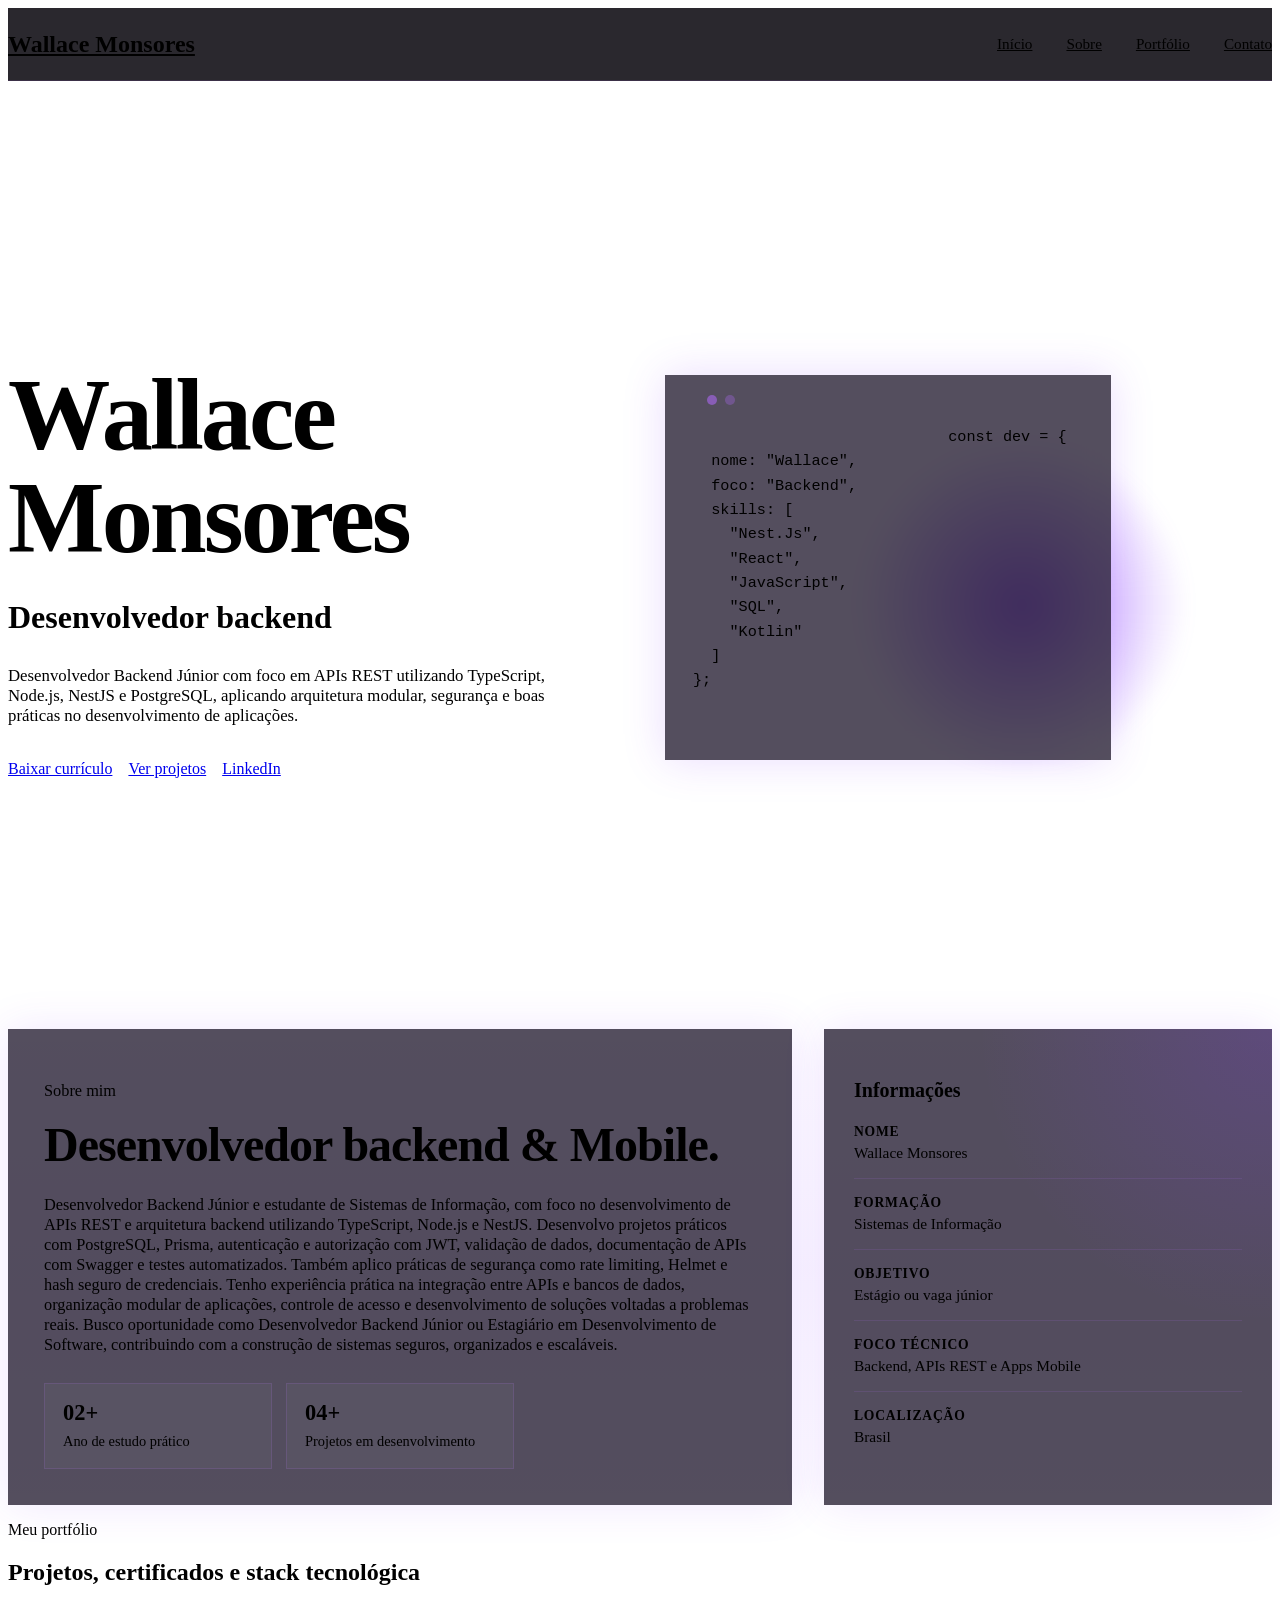
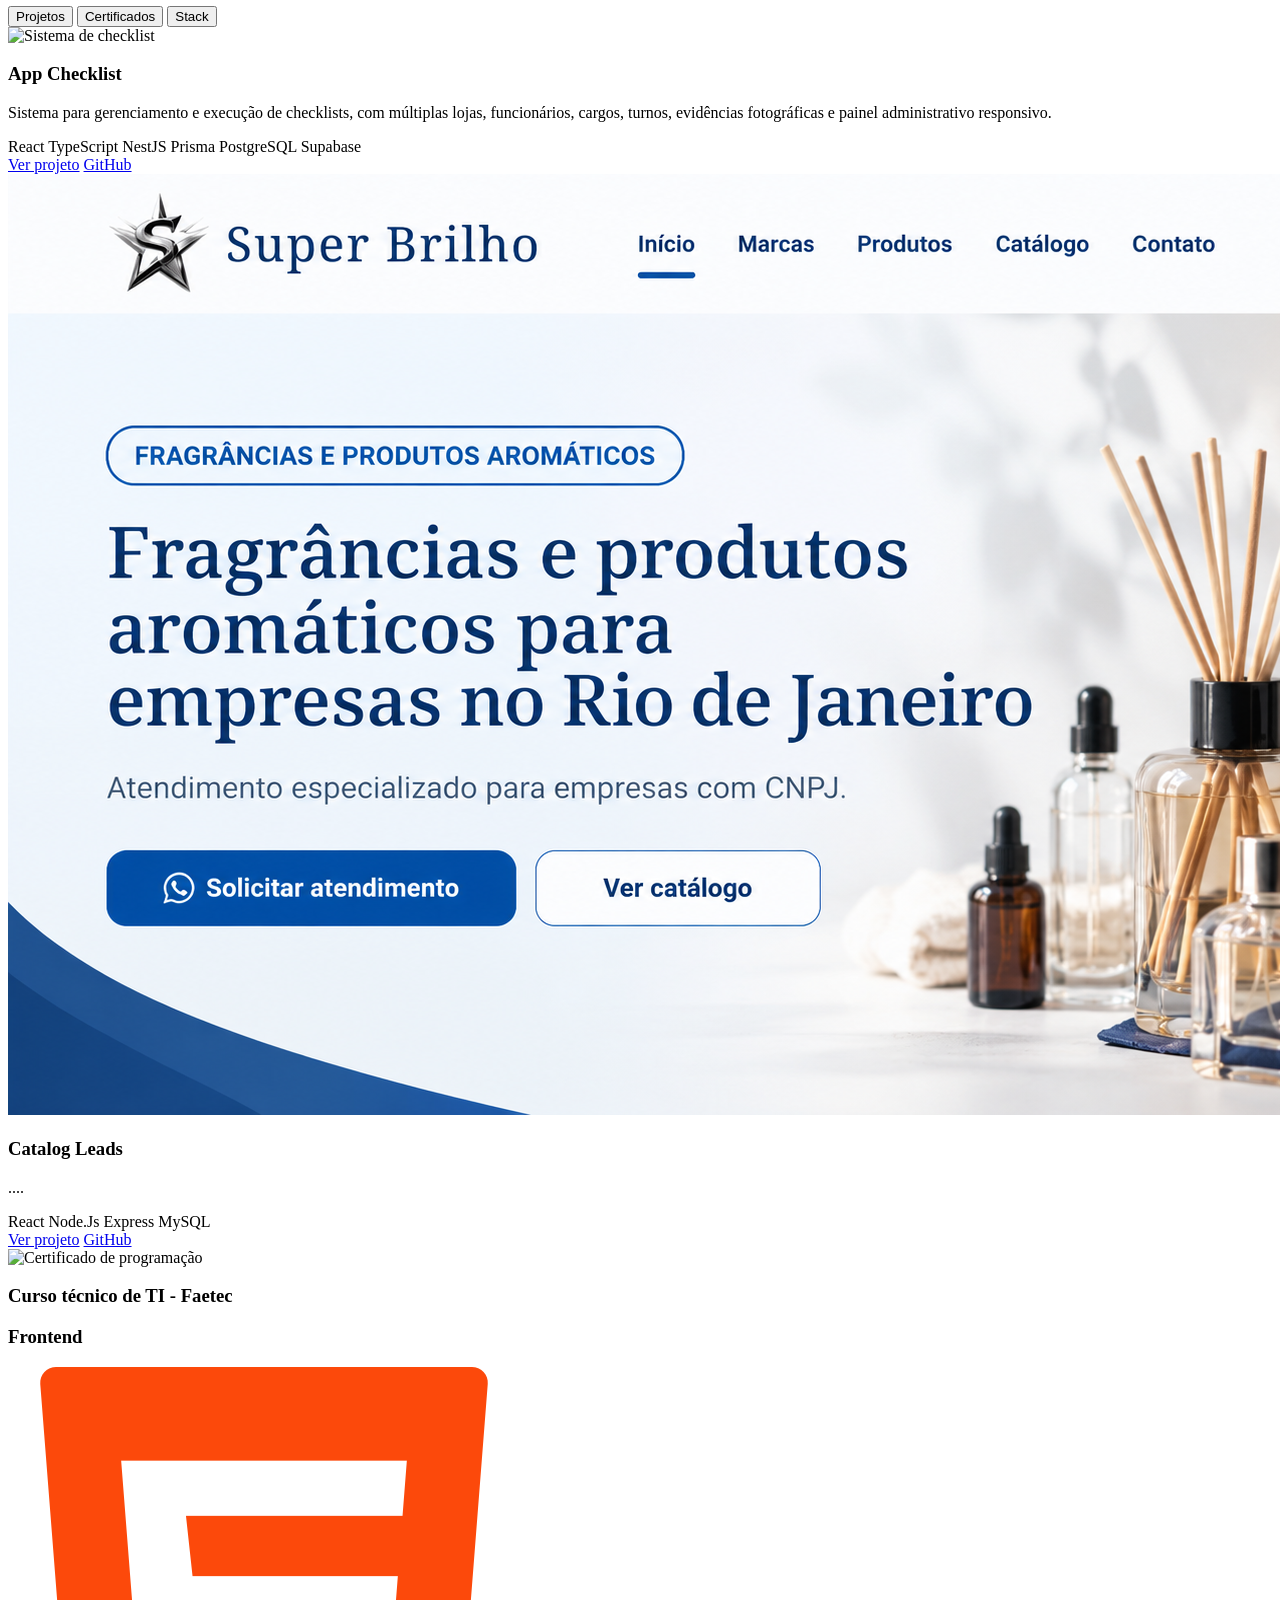
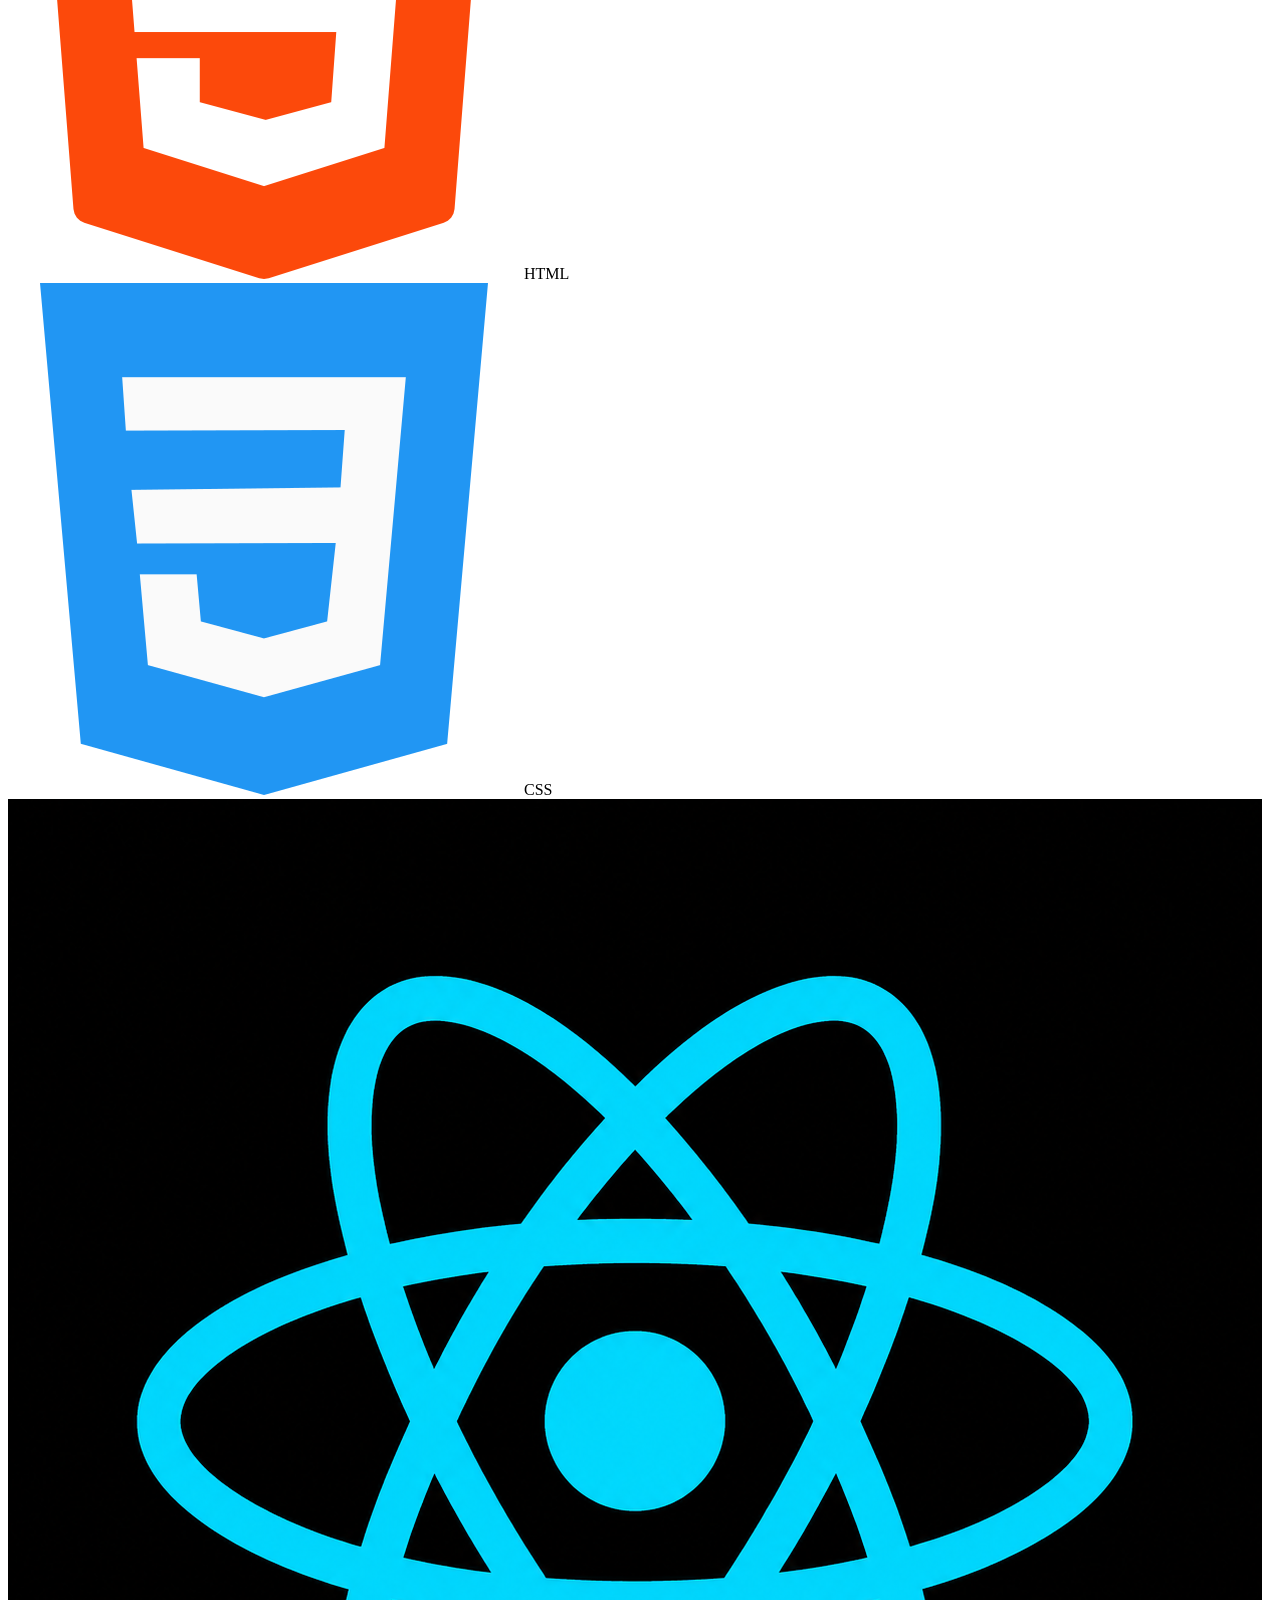
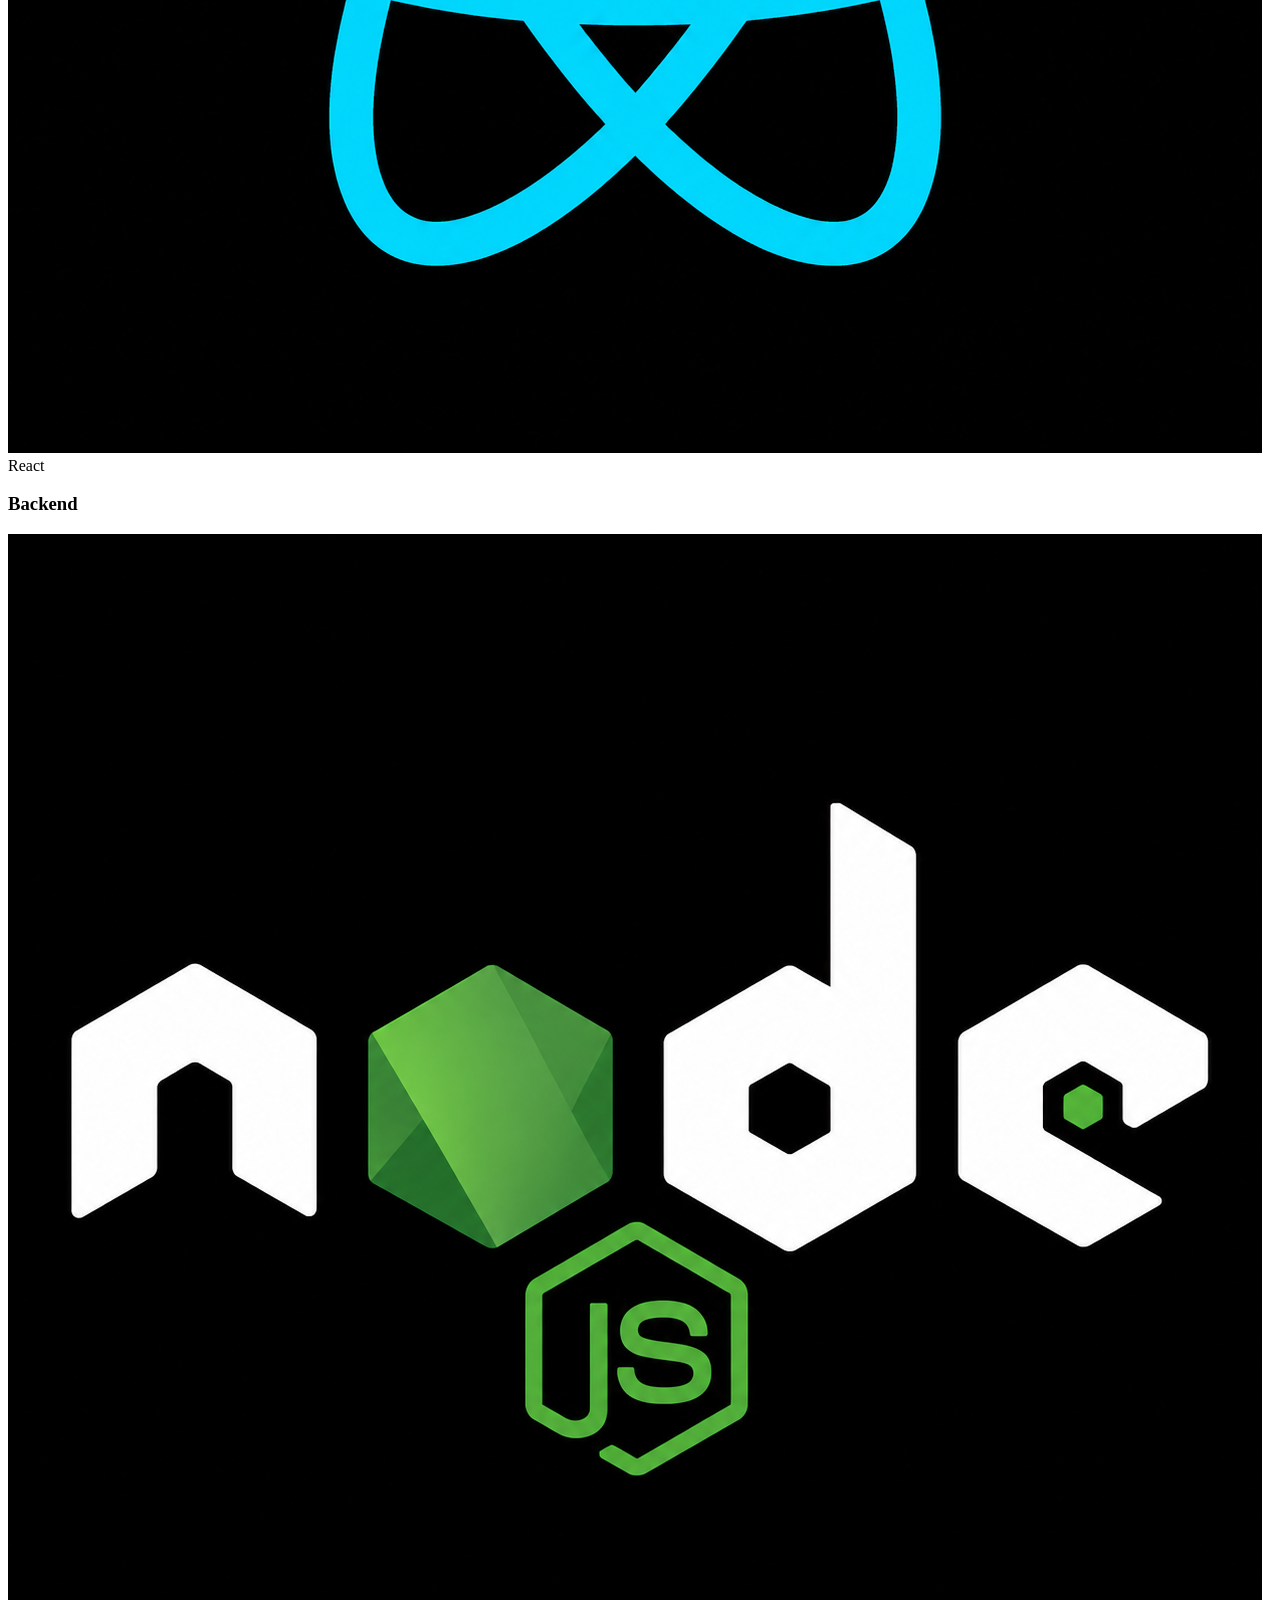
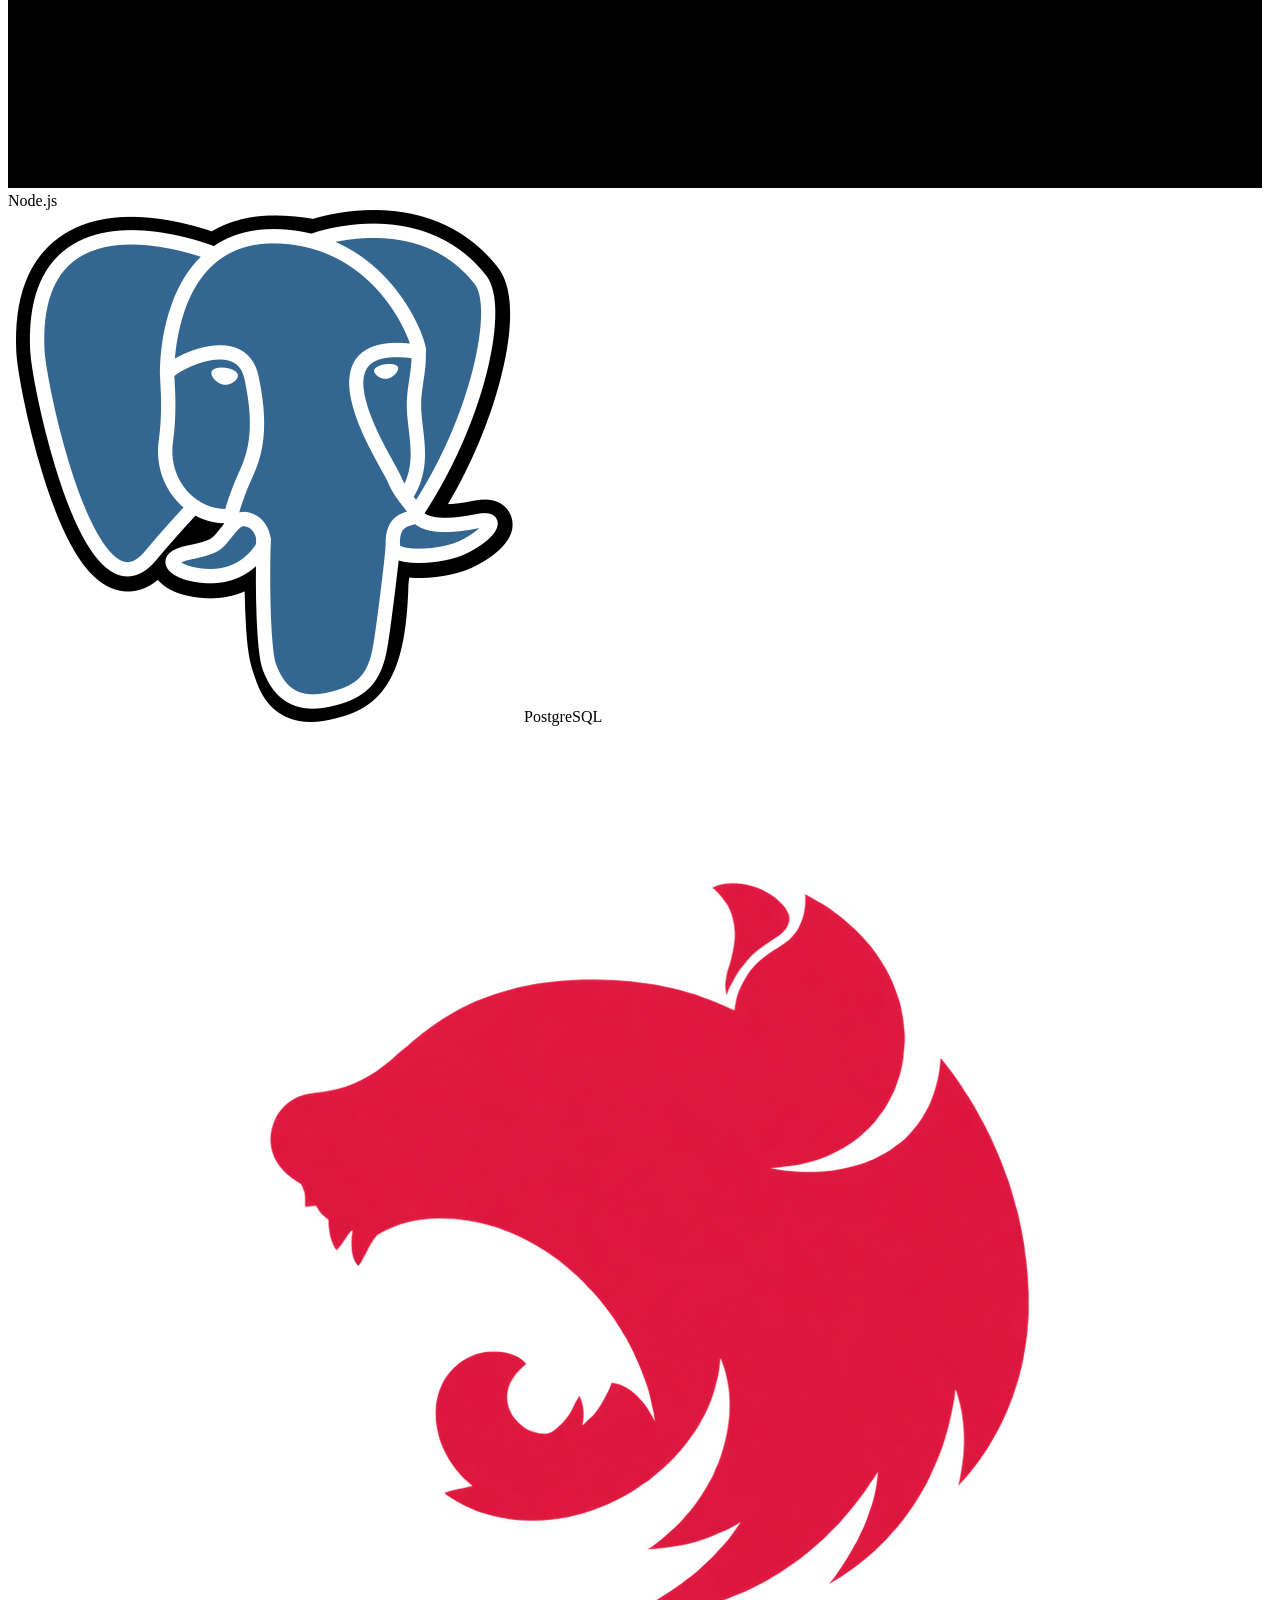
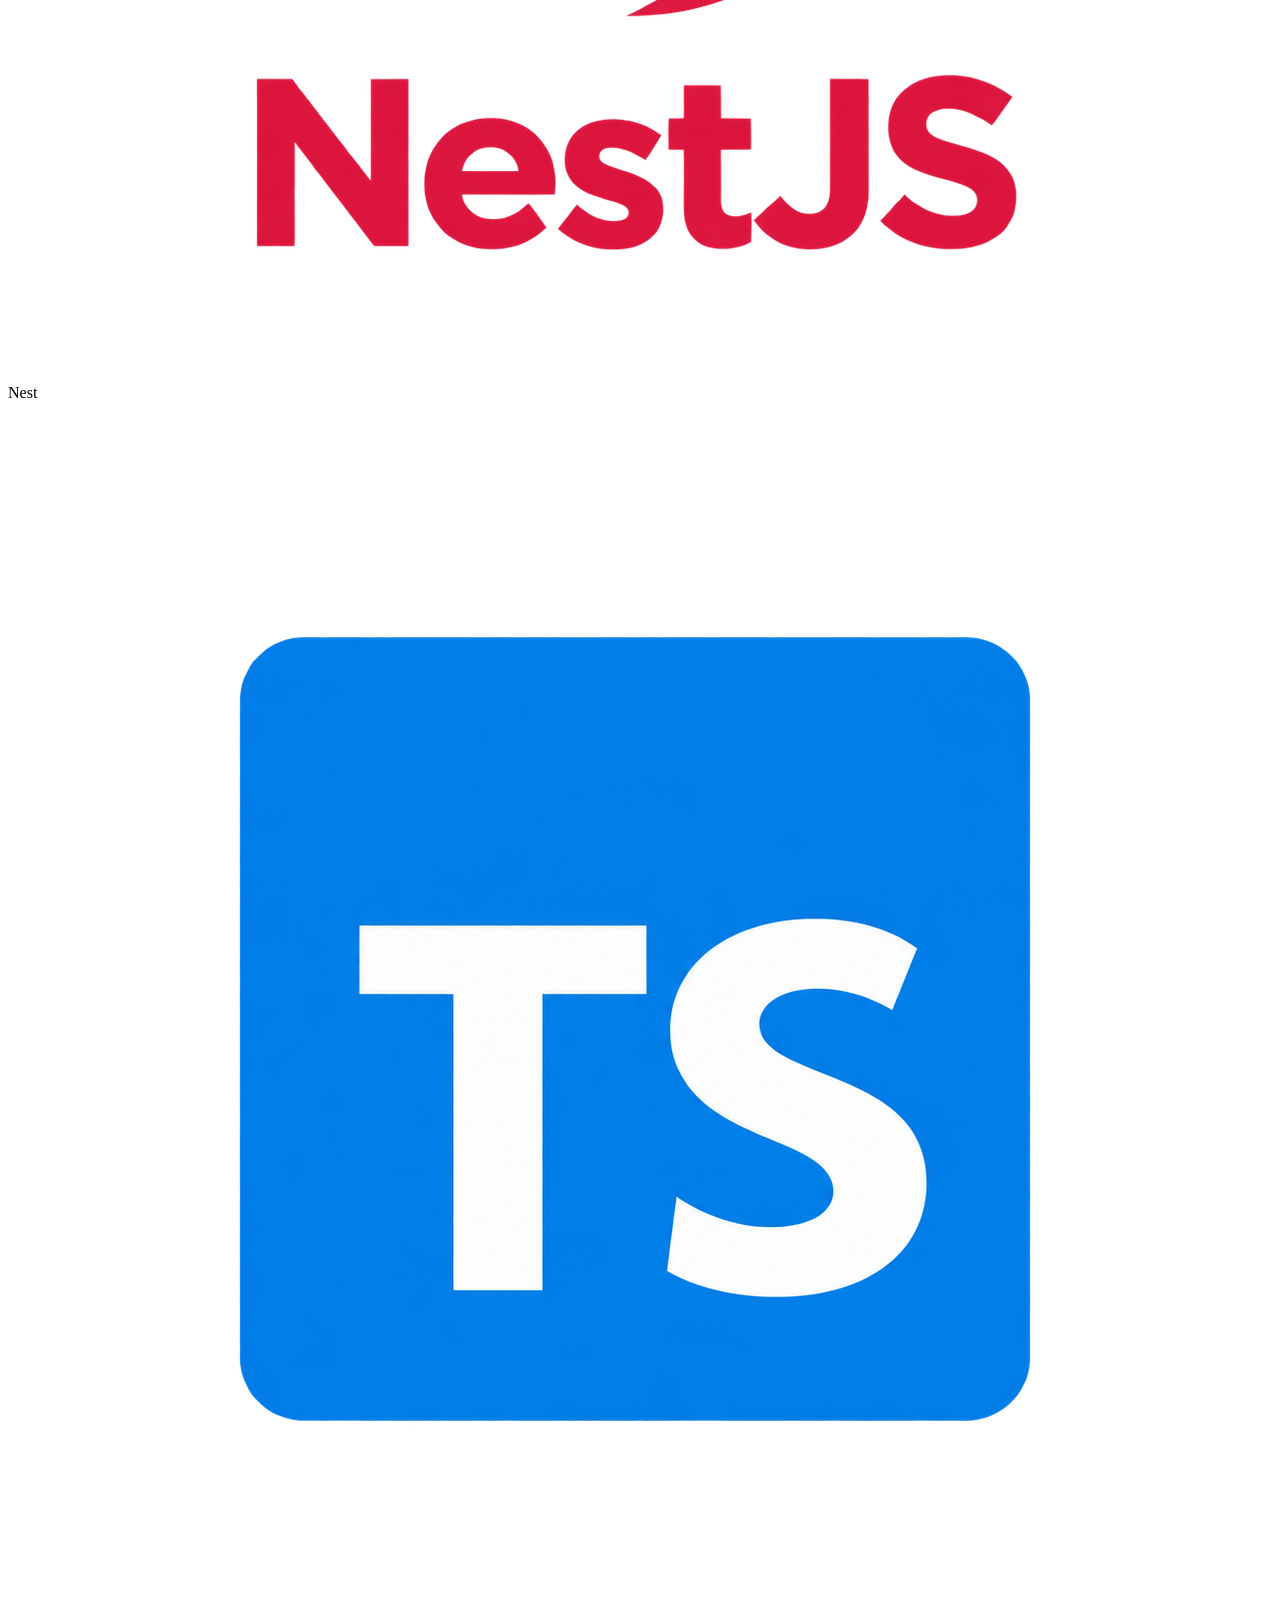
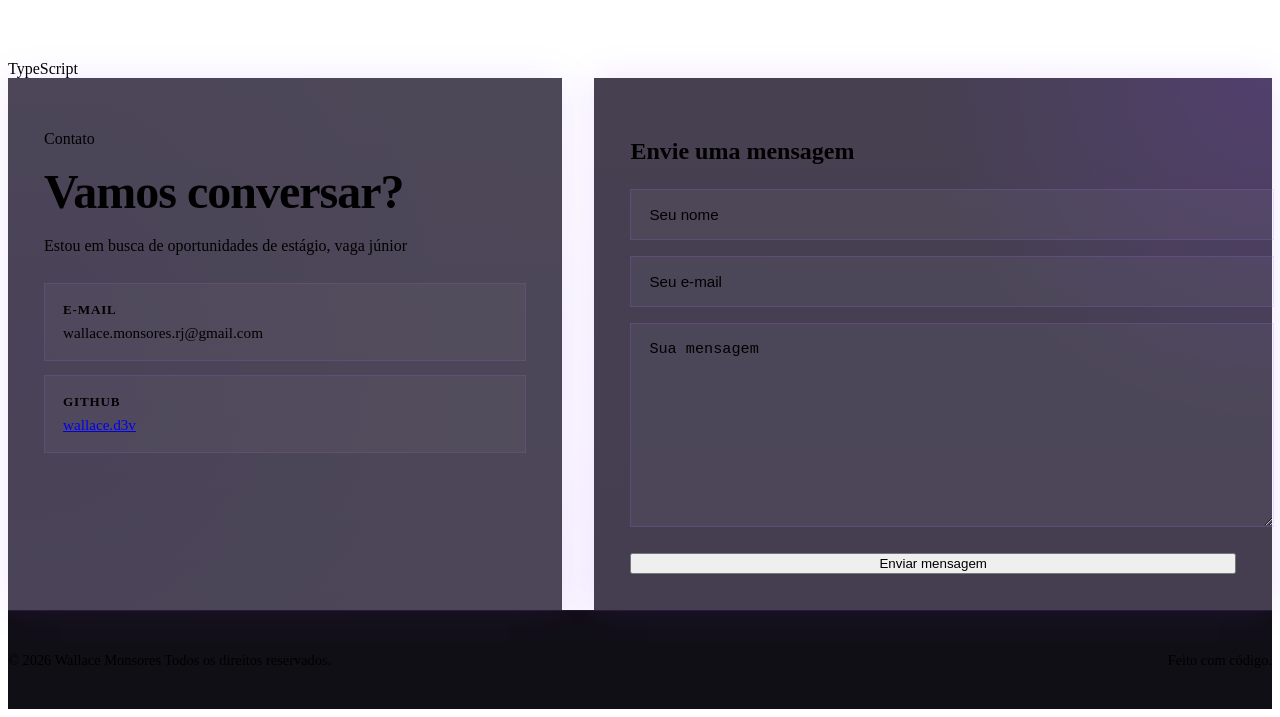
==== index.html @ 17b5caad "Adiciona projeto inicial do portfólio" ====
<!DOCTYPE html>
<html lang="pt-BR">

<head>
    <meta charset="UTF-8">

    <meta name="viewport" content="width=device-width, initial-scale=1.0">

    <title>Wallace Monsores | Desenvolvedor Backend Júnior</title>

    <link rel="stylesheet" href="css/base.css">
    <link rel="stylesheet" href="css/header.css">
    <link rel="stylesheet" href="css/hero.css">
    <link rel="stylesheet" href="css/sobre.css">
    <link rel="stylesheet" href="css/portfolio.css">
    <link rel="stylesheet" href="css/contato.css">
    <link rel="stylesheet" href="css/footer.css">
    <link rel="stylesheet" href="css/responsivo.css">
</head>

<body>

    <header class="cabecalho">
        <div class="container cabecalho__conteudo">

            <a href="#" class="logo">
                Wallace Monsores<span></span>
            </a>

            <nav class="menu" id="menu">
                <a href="#inicio">Início</a>
                <a href="#sobre">Sobre</a>
                <a href="#portfolio">Portfólio</a>
                <a href="#contato">Contato</a>
            </nav>

            <button class="botao-menu" id="botao-menu" aria-label="Abrir menu" type="button">
                ☰
            </button>

        </div>
    </header>

    <main>

        <section id="inicio" class="hero">
            <div class="container hero__conteudo">

                <div class="hero__texto">

                    <h1>Wallace<span> Monsores</span></h1>

                    <h2>
                        Desenvolvedor
                        <strong>backend</strong> 
                    </h2>

                    <p class="hero__descricao">
                        Desenvolvedor Backend Júnior com foco em APIs REST utilizando TypeScript, Node.js, NestJS e PostgreSQL, aplicando arquitetura modular, segurança e boas práticas no desenvolvimento de aplicações.
                    </p>

                    <div class="hero__botoes">
                        <a href="assets/curriculo/curriculo-wallace.pdf" class="botao botao--principal" download>
                            Baixar currículo
                        </a>

                        <a href="projetos.html" class="botao botao--secundario">
                            Ver projetos
                        </a>

                        <a href="#" class="botao botao--secundario">
                            LinkedIn
                        </a>
                    </div>
                </div>

                <div class="hero__imagem">
                    <div class="card-codigo">
                        <pre>
                            const dev = {
  nome: "Wallace",
  foco: "Backend",
  skills: [
    "Nest.Js",
    "React",
    "JavaScript",
    "SQL",
    "Kotlin"
  ]
};
                         </pre>
                    </div>

                    <img src="assets/img/perfil.png" alt="">
                </div>

            </div>
        </section>

        <section id="sobre" class="sobre">
            <div class="container sobre__conteudo">

                <div class="sobre__texto">
                    <p class="tag">Sobre mim</p>

                    <h2>
                        Desenvolvedor 
                        <span>backend & Mobile</span>.
                    </h2>

                    <p>
                        Desenvolvedor Backend Júnior e estudante de Sistemas de Informação, com foco no desenvolvimento de APIs REST e arquitetura backend utilizando TypeScript, Node.js e NestJS.

                        Desenvolvo projetos práticos com PostgreSQL, Prisma, autenticação e autorização com JWT, validação de dados, documentação de APIs com Swagger e testes automatizados. Também aplico práticas de segurança como rate limiting, Helmet e hash seguro de credenciais.

                        Tenho experiência prática na integração entre APIs e bancos de dados, organização modular de aplicações, controle de acesso e desenvolvimento de soluções voltadas a problemas reais.

                        Busco oportunidade como Desenvolvedor Backend Júnior ou Estagiário em Desenvolvimento de Software, contribuindo com a construção de sistemas seguros, organizados e escaláveis.

                    </p>

                    <div class="sobre__destaques">
                        <div class="sobre__destaque">
                            <strong>02+</strong>
                            <span>Ano de estudo prático</span>
                        </div>

                        <div class="sobre__destaque">
                            <strong>04+</strong>
                            <span>Projetos em desenvolvimento</span>
                        </div>
                    </div>
                </div>

                <aside class="sobre__info">
                    <h3>Informações</h3>

                    <div class="sobre__info-lista">
                        <div class="sobre__info-item">
                            <strong>Nome</strong>
                            <span>Wallace Monsores</span>
                        </div>

                        <div class="sobre__info-item">
                            <strong>Formação</strong>
                            <span>Sistemas de Informação</span>
                        </div>

                        <div class="sobre__info-item">
                            <strong>Objetivo</strong>
                            <span>Estágio ou vaga júnior</span>
                        </div>

                        <div class="sobre__info-item">
                            <strong>Foco técnico</strong>
                            <span>Backend, APIs REST e Apps Mobile</span>
                        </div>

                        <div class="sobre__info-item">
                            <strong>Localização</strong>
                            <span>Brasil</span>
                        </div>
                    </div>
                </aside>

            </div>
        </section>

        <section id="portfolio" class="portfolio">
            <div class="container">

                <div class="secao-titulo">
                    <p class="tag">Meu portfólio</p>
                    <h2>Projetos, certificados e stack tecnológica</h2>
                </div>

                <div class="portfolio__abas">
                    <button class="aba ativa" data-aba="projetos">Projetos</button>
                    <button class="aba" data-aba="certificados">Certificados</button>
                    <button class="aba" data-aba="stack">Stack</button>
                </div>

                <!-- PROJETOS -->
                <div class="portfolio__conteudo ativo" id="projetos">
                    <div class="projetos-grid">

                        <!--App Checklist -->
                        <article class="projeto-card">
                            <div class="projeto-card__imagem">
                                <img src="assets/img/projetos/checklist.png" alt="Sistema de checklist ">
                            </div>

                            <div class="projeto-card__conteudo">
                                <h3>App Checklist </h3>

                                <p>
                                    Sistema para gerenciamento e execução de checklists, com múltiplas lojas, funcionários, cargos, turnos, evidências fotográficas e painel administrativo responsivo.
                                </p>

                                <div class="projeto-card__tecnologias">
                                    <span>React</span>
                                    <span>TypeScript</span>
                                    <span>NestJS</span>
                                    <span>Prisma</span>
                                    <span>PostgreSQL</span>
                                    <span>Supabase </span>
                                </div>

                                 <div class="projeto-card__botoes">
                                    <a href="https://superbrilhorj.com.br/" target="_blank">Ver projeto</a>
                                    <a href="#" target="_blank">GitHub</a>
                                </div>
                            </div>
                            
                        </article>

                        <!--Catalogo de Produtos-->
                        <article class="projeto-card">
                            <div class="projeto-card__imagem">
                                <img src="assets/img/projetos/catalog/Card.png" alt="Catalogo de Produtos">
                            </div>

                            <div class="projeto-card__conteudo">
                                <h3>Catalog Leads</h3>

                                <p>
                                    ....
                                </p>

                                <div class="projeto-card__tecnologias">
                                    <span>React</span>
                                    <span>Node.Js</span>
                                    <span>Express</span>
                                    <span>MySQL</span>
                                </div>

                                <div class="projeto-card__botoes">
                                    <a href="https://superbrilhorj.com.br/" target="_blank">Ver projeto</a>
                                    <a href="#" target="_blank">GitHub</a>
                                </div>
                            </div>

                            <!--Catalogo de Produtos-->
                            
                        </article>
                    </div>
                </div>

                <!-- CERTIFICADOS -->
                <div class="portfolio__conteudo" id="certificados">
                    <div class="certificados-grid">

                        <article class="certificado-card">
                            <img src="assets/img/certificados/certificado-1.png" alt="Certificado de programação">

                            <div class="certificado-card__conteudo">
                                <h3>Curso técnico de TI - Faetec</h3>
                            </div>
                        </article>
                    </div>
                </div>

                <!-- STACK -->
                <div class="portfolio__conteudo" id="stack">
                    <div class="stack-blocos">

                        <article class="stack-bloco">
                            <h3>Frontend</h3>

                            <div class="stack-itens">
                                <div class="stack-item">
                                    <img src="assets/img/tecnologias/html-5.png" alt="HTML">
                                    <span>HTML</span>
                                </div>

                                <div class="stack-item">
                                    <img src="assets/img/tecnologias/css-3.png" alt="CSS">
                                    <span>CSS</span>
                                </div>

                                <div class="stack-item">
                                    <img src="assets/img/tecnologias/React.png" alt="React">
                                    <span>React</span>
                                </div>
                            </div>
                        </article>

                        <article class="stack-bloco">
                            <h3>Backend</h3>

                            <div class="stack-itens">
                                <div class="stack-item">
                                    <img src="assets/img/tecnologias/node_js.png" alt="Node.js">
                                    <span>Node.js</span>
                                </div>

                                <div class="stack-item">
                                    <img src="assets/img/tecnologias/postgre.png" alt="PostgreSQL">
                                    <span>PostgreSQL</span>
                                </div>

                                 <div class="stack-item">
                                    <img src="assets/img/tecnologias/nestjs.png" alt="CSS">
                                    <span>Nest</span>
                                </div>

                                <div class="stack-item">
                                    <img src="assets/img/tecnologias/typescript.png" alt="typescript">
                                    <span>TypeScript</span>
                                </div>

                                
                            </div>
                        </article>
                    </div>
                </div>

            </div>
        </section>

        <section id="contato" class="contato">
            <div class="container contato__conteudo">

                <div class="contato__info">
                    <p class="tag">Contato</p>

                    <h2>Vamos conversar?</h2>

                    <p>
                        Estou em busca de oportunidades de estágio, vaga júnior

                    </p>

                    <div class="contato__cards">
                        <div class="contato__card">
                            <strong>E-mail</strong>
                            <span>wallace.monsores.rj@gmail.com</span>
                        </div>
            

                        <div class="contato__card">
                            <strong>GitHub</strong>
                            <span><a href="https://github.com/wallace-d3v">wallace.d3v</a></span>
                        </div>
                    </div>
                </div>

                <form class="formulario-contato" action="https://formsubmit.co/wallace.monsores.rj@gmail.com"
                    method="POST">

                    <input type="hidden" name="_subject" value="Nova mensagem pelo portfólio">
                    <input type="hidden" name="_captcha" value="false">
                    <input type="hidden" name="_template" value="table">
                    <h3>Envie uma mensagem</h3>

                    <div class="campo">
                        <input type="text" name="nome" placeholder="Seu nome" aria-label="Seu nome" autocomplete="name" required>
                    </div>

                    <div class="campo">
                        <input type="email" name="email" placeholder="Seu e-mail" aria-label="Seu e-mail" autocomplete="email" required>
                    </div>

                    <div class="campo">
                        <textarea name="mensagem" placeholder="Sua mensagem" aria-label="Sua mensagem" required></textarea>
                    </div>

                    <button type="submit" class="botao botao--principal">
                        Enviar mensagem
                    </button>
                </form>

            </div>
        </section>

    </main>

    <footer class="rodape">
        <div class="container rodape__conteudo">
            <p>© 2026 Wallace Monsores Todos os direitos reservados.</p>
            <p>Feito com código.</p>
        </div>
    </footer>

    <script src="js/menu-mobile.js"></script>
    <script src="js/abas-portfolio.js"></script>
    <script src="js/config.js"></script>
    <script src="js/main.js"></script>
</body>

</html>
---- css/header.css ----
/* ============================= */
/* CABEÇALHO */
/* ============================= */

.cabecalho {
  width: 100%;
  height: 72px;

  position: sticky;
  top: 0;
  z-index: 100;

  background: rgba(5, 3, 10, 0.85);
  backdrop-filter: blur(14px);

  border-bottom: 1px solid rgba(178, 107, 255, 0.12);
}

/* ============================= */
/* CONTEÚDO DO CABEÇALHO */
/* ============================= */

.cabecalho__conteudo {
  height: 100%;

  display: flex;
  align-items: center;
  justify-content: space-between;
}

/* ============================= */
/* LOGO */
/* ============================= */

.logo {
  font-size: 1.5rem;
  font-weight: 800;
  color: var(--cor-texto);
}

.logo span {
  color: var(--cor-roxa-clara);
  font-size: 0.95rem;
}

/* ============================= */
/* MENU */
/* ============================= */

.menu {
  display: flex;
  align-items: center;
  gap: 34px;
}

.menu a {
  color: var(--cor-texto-suave);
  font-size: 0.95rem;
  position: relative;
  transition: 0.2s ease;
}

.menu a:hover {
  color: var(--cor-texto);
}

.menu a::after {
  content: "";
  width: 0;
  height: 2px;

  position: absolute;
  left: 0;
  bottom: -8px;

  background: var(--cor-roxa-clara);
  transition: 0.2s ease;
}

.menu a:hover::after {
  width: 100%;
}

/* ============================= */
/* BOTÃO MENU MOBILE */
/* ============================= */

.botao-menu {
  display: none;

  width: 42px;
  height: 42px;

  color: var(--cor-texto);
  background: rgba(255, 255, 255, 0.04);
  border: 1px solid var(--cor-borda);
  border-radius: var(--raio-pequeno);

  font-size: 1.5rem;
}
---- css/hero.css ----
/* ============================= */
/* HERO */
/* ============================= */

.hero {
  min-height: calc(100vh - 72px);
  display: flex;
  align-items: center;
  padding-top: 70px;
  padding-bottom: 50px;
}

/* ============================= */
/* CONTEÚDO DO HERO */
/* ============================= */

.hero__conteudo {
  display: grid;
  grid-template-columns: 1fr 1fr;
  align-items: center;
  gap: 50px;
}

/* ============================= */
/* TEXTO */
/* ============================= */

.hero__texto h1 {
  font-size: clamp(3.5rem, 8vw, 6.5rem);
  line-height: 1;
  margin: 12px 0 18px;
  letter-spacing: -3px;
}

.hero__texto h1 span {
  color: var(--cor-roxa-clara);
}

.hero__texto h2 {
  max-width: 620px;
  color: var(--cor-texto);
  font-size: clamp(1.35rem, 3vw, 2rem);
  line-height: 1.35;
  font-weight: 700;
}

.hero__texto h2 strong {
  color: var(--cor-roxa-clara);
}

.hero__descricao {
  max-width: 560px;
  margin-top: 20px;
  color: var(--cor-texto-suave);
  font-size: 1.05rem;
}

/* ============================= */
/* BOTÕES */
/* ============================= */

.hero__botoes {
  display: flex;
  flex-wrap: wrap;
  gap: 16px;
  margin-top: 34px;
}

/* ============================= */
/* ÁREA DA IMAGEM */
/* ============================= */

.hero__imagem {
  position: relative;
  min-height: 520px;

  display: flex;
  align-items: flex-end;
  justify-content: center;
}

/* Brilho roxo atrás da foto */
.hero__imagem::before {
  content: "";
  width: 360px;
  height: 360px;

  position: absolute;
  right: 70px;
  bottom: 40px;
  z-index: 1;

  background: radial-gradient(circle, rgba(139, 61, 255, 0.65), transparent 65%);
  filter: blur(8px);
}

/* Pontinhos decorativos */
.hero__imagem::after {
  content: "";
  width: 120px;
  height: 120px;

  position: absolute;
  right: 0;
  top: 60px;
  z-index: 1;

  background-image: radial-gradient(var(--cor-roxa-clara) 3px, transparent 3px);
  background-size: 24px 24px;
  opacity: 0.35;
}

/* ============================= */
/* CARD DE CÓDIGO */
/* ============================= */

.card-codigo {
  width: 390px;
  min-height: 280px;

  position: absolute;
  left: 0;
  top: 70px;
  z-index: 2;

  padding: 28px;

  background: rgba(18, 11, 32, 0.72);
  border: 1px solid var(--cor-borda);
  border-radius: var(--raio-grande);
  backdrop-filter: blur(12px);

  box-shadow: 0 0 40px rgba(139, 61, 255, 0.18);
}

.card-codigo::before {
  content: "";
  width: 10px;
  height: 10px;

  position: absolute;
  top: 20px;
  left: 24px;

  background: var(--cor-roxa);
  border-radius: 50%;

  box-shadow:
    18px 0 0 rgba(178, 107, 255, 0.55),
    36px 0 0 rgba(178, 107, 255, 0.3);
}

.card-codigo pre {
  margin-top: 22px;
  color: var(--cor-roxa-clara);
  font-size: 0.95rem;
  line-height: 1.6;
  white-space: pre-wrap;
}

/* ============================= */
/* FOTO */
/* ============================= */

.hero__imagem img {
  position: relative;
  z-index: 3;

  width: min(440px, 100%);
  object-fit: contain;

  filter: drop-shadow(0 0 35px rgba(139, 61, 255, 0.35));
}
---- css/sobre.css ----
/* ============================= */
/* SOBRE */
/* ============================= */

.sobre {
  background:
    linear-gradient(
      180deg,
      transparent,
      rgba(139, 61, 255, 0.04),
      transparent
    );
}

/* ============================= */
/* CONTEÚDO */
/* ============================= */

.sobre__conteudo {
  display: grid;
  grid-template-columns: 1.4fr 0.8fr;
  gap: 32px;
  align-items: stretch;
}

/* ============================= */
/* BLOCO DE TEXTO */
/* ============================= */

.sobre__texto {
  padding: 36px;

  background: rgba(18, 11, 32, 0.72);
  border: 1px solid var(--cor-borda);
  border-radius: var(--raio-grande);

  box-shadow: 0 0 40px rgba(139, 61, 255, 0.12);
}

.sobre__texto h2 {
  max-width: 720px;
  margin-top: 10px;
  margin-bottom: 22px;

  font-size: clamp(1.8rem, 4vw, 3rem);
  line-height: 1.15;
  letter-spacing: -1px;
}

.sobre__texto h2 span {
  color: var(--cor-roxa-clara);
}

.sobre__texto p {
  color: var(--cor-texto-suave);
  font-size: 1.02rem;
  margin-bottom: 16px;
}

/* ============================= */
/* LISTA DE DESTAQUES */
/* ============================= */

.sobre__destaques {
  display: grid;
  grid-template-columns: repeat(3, 1fr);
  gap: 14px;

  margin-top: 28px;
}

.sobre__destaque {
  padding: 18px;

  background: rgba(255, 255, 255, 0.03);
  border: 1px solid rgba(178, 107, 255, 0.15);
  border-radius: var(--raio-medio);
}

.sobre__destaque strong {
  display: block;
  color: var(--cor-texto);
  font-size: 1.4rem;
  line-height: 1;
  margin-bottom: 8px;
}

.sobre__destaque span {
  color: var(--cor-texto-fraca);
  font-size: 0.9rem;
}

/* ============================= */
/* CARD DE INFORMAÇÕES */
/* ============================= */

.sobre__info {
  padding: 30px;

  background:
    radial-gradient(circle at top right, rgba(139, 61, 255, 0.18), transparent 45%),
    rgba(18, 11, 32, 0.72);

  border: 1px solid var(--cor-borda);
  border-radius: var(--raio-grande);

  box-shadow: 0 0 40px rgba(139, 61, 255, 0.12);
}

.sobre__info h3 {
  margin-bottom: 22px;
  font-size: 1.25rem;
}

.sobre__info-lista {
  display: flex;
  flex-direction: column;
  gap: 16px;
}

.sobre__info-item {
  padding-bottom: 16px;
  border-bottom: 1px solid rgba(178, 107, 255, 0.12);
}

.sobre__info-item:last-child {
  padding-bottom: 0;
  border-bottom: none;
}

.sobre__info-item strong {
  display: block;
  margin-bottom: 4px;

  color: var(--cor-roxa-clara);
  font-size: 0.85rem;
  text-transform: uppercase;
  letter-spacing: 0.8px;
}

.sobre__info-item span {
  color: var(--cor-texto-suave);
  font-size: 0.96rem;
}
---- css/contato.css ----
/* ============================= */
/* CONTATO */
/* ============================= */

.contato {
  background:
    radial-gradient(circle at left, rgba(139, 61, 255, 0.10), transparent 35%),
    linear-gradient(
      180deg,
      transparent,
      rgba(139, 61, 255, 0.04)
    );
}

/* ============================= */
/* CONTEÚDO DO CONTATO */
/* ============================= */

.contato__conteudo {
  display: grid;
  grid-template-columns: 0.9fr 1.1fr;
  gap: 32px;
  align-items: stretch;
}

/* ============================= */
/* INFORMAÇÕES */
/* ============================= */

.contato__info {
  padding: 36px;

  background: rgba(18, 11, 32, 0.75);
  border: 1px solid var(--cor-borda);
  border-radius: var(--raio-grande);

  box-shadow: 0 0 35px rgba(139, 61, 255, 0.10);
}

.contato__info h2 {
  margin-top: 10px;
  margin-bottom: 18px;

  font-size: clamp(1.9rem, 4vw, 3rem);
  line-height: 1.15;
  letter-spacing: -1px;
}

.contato__info p {
  color: var(--cor-texto-suave);
  font-size: 1rem;
}

/* ============================= */
/* CARDS DE CONTATO */
/* ============================= */

.contato__cards {
  display: flex;
  flex-direction: column;
  gap: 14px;

  margin-top: 28px;
}

.contato__card {
  padding: 18px;

  background: rgba(255, 255, 255, 0.03);
  border: 1px solid rgba(178, 107, 255, 0.14);
  border-radius: var(--raio-medio);
}

.contato__card strong {
  display: block;

  color: var(--cor-roxa-clara);
  font-size: 0.82rem;
  text-transform: uppercase;
  letter-spacing: 0.8px;
  margin-bottom: 6px;
}

.contato__card span {
  color: var(--cor-texto-suave);
  font-size: 0.95rem;
  word-break: break-word;
}

/* ============================= */
/* FORMULÁRIO */
/* ============================= */

.formulario-contato {
  padding: 36px;

  background:
    radial-gradient(circle at top right, rgba(139, 61, 255, 0.16), transparent 40%),
    rgba(18, 11, 32, 0.78);

  border: 1px solid var(--cor-borda);
  border-radius: var(--raio-grande);

  box-shadow: 0 0 35px rgba(139, 61, 255, 0.12);
}

.formulario-contato h3 {
  margin-bottom: 24px;

  color: var(--cor-texto);
  font-size: 1.5rem;
}

/* ============================= */
/* CAMPOS */
/* ============================= */

.campo {
  margin-bottom: 16px;
}

.campo input,
.campo textarea {
  width: 100%;

  padding: 16px 18px;

  color: var(--cor-texto);
  background: rgba(255, 255, 255, 0.04);

  border: 1px solid rgba(178, 107, 255, 0.18);
  border-radius: var(--raio-medio);

  font-size: 0.95rem;
  outline: none;

  transition: 0.2s ease;
}

.campo input::placeholder,
.campo textarea::placeholder {
  color: var(--cor-texto-fraca);
}

.campo input:focus,
.campo textarea:focus {
  border-color: var(--cor-roxa-clara);
  box-shadow: 0 0 0 3px rgba(139, 61, 255, 0.14);
}

.campo textarea {
  min-height: 170px;
  resize: vertical;
}

/* ============================= */
/* BOTÃO DO FORMULÁRIO */
/* ============================= */

.formulario-contato .botao {
  width: 100%;
  margin-top: 6px;
}
---- css/footer.css ----
/* ============================= */
/* RODAPÉ */
/* ============================= */

.rodape {
  padding: 26px 0;

  background: rgba(5, 3, 10, 0.95);
  border-top: 1px solid rgba(178, 107, 255, 0.12);
}

.rodape__conteudo {
  display: flex;
  align-items: center;
  justify-content: space-between;
  gap: 18px;
}

.rodape p {
  color: var(--cor-texto-fraca);
  font-size: 0.9rem;
}
---- css/responsivo.css ----
/* ============================= */
/* TABLET E TELAS MÉDIAS */
/* ============================= */

@media (max-width: 980px) {
  .hero__conteudo,
  .sobre__conteudo,
  .contato__conteudo {
    grid-template-columns: 1fr;
  }

  .hero {
    min-height: auto;
    padding-top: 90px;
  }

  .hero__texto {
    text-align: center;
  }

  .hero__descricao {
    margin-left: auto;
    margin-right: auto;
  }

  .hero__botoes {
    justify-content: center;
  }

  .hero__imagem {
    min-height: 470px;
  }

  .card-codigo {
    left: 50%;
    transform: translateX(-65%);
  }

  .projetos-grid,
  .certificados-grid,
  .stack-blocos {
    grid-template-columns: repeat(2, 1fr);
  }

  .sobre__destaques {
    grid-template-columns: repeat(3, 1fr);
  }
}

/* ============================= */
/* CELULAR */
/* ============================= */

@media (max-width: 768px) {
  section {
    padding: 54px 0;
  }

  .container {
    padding: 0 18px;
  }

  /* ============================= */
  /* HEADER MOBILE */
  /* ============================= */

  .cabecalho {
    height: 68px;
  }

  .botao-menu {
    display: flex;
    align-items: center;
    justify-content: center;
  }

  .menu {
    width: calc(100% - 36px);

    position: absolute;
    top: 78px;
    left: 18px;

    display: none;
    flex-direction: column;
    align-items: stretch;
    gap: 0;

    padding: 12px;

    background: rgba(18, 11, 32, 0.98);
    border: 1px solid var(--cor-borda);
    border-radius: var(--raio-medio);

    box-shadow: 0 20px 40px rgba(0, 0, 0, 0.35);
  }

  .menu.menu--aberto {
    display: flex;
  }

  .menu a {
    padding: 14px 12px;
    border-radius: var(--raio-pequeno);
  }

  .menu a:hover {
    background: rgba(139, 61, 255, 0.12);
  }

  .menu a::after {
    display: none;
  }

  /* ============================= */
  /* HERO MOBILE */
  /* ============================= */

  .hero {
    padding-top: 76px;
  }

  .hero__conteudo {
    gap: 34px;
  }

  .hero__texto h1 {
    letter-spacing: -2px;
  }

  .hero__texto h2 {
    font-size: 1.35rem;
  }

  .hero__descricao {
    font-size: 0.98rem;
  }

  .hero__botoes {
    flex-direction: column;
  }

  .hero__botoes .botao {
    width: 100%;
  }

  .hero__imagem {
    min-height: 410px;
    align-items: flex-end;
  }

  .hero__imagem::before {
    width: 280px;
    height: 280px;
    right: 50%;
    bottom: 30px;
    transform: translateX(50%);
  }

  .hero__imagem::after {
    width: 90px;
    height: 90px;
    right: 12px;
    top: 36px;
    background-size: 20px 20px;
  }

  .card-codigo {
    width: 280px;
    min-height: 230px;

    left: 50%;
    top: 35px;
    transform: translateX(-58%);

    padding: 22px;
  }

  .card-codigo pre {
    font-size: 0.78rem;
    line-height: 1.55;
  }

  .hero__imagem img {
    width: min(320px, 92%);
  }

  /* ============================= */
  /* SOBRE MOBILE */
  /* ============================= */

  .sobre__texto,
  .sobre__info,
  .contato__info,
  .formulario-contato {
    padding: 26px;
  }

  .sobre__destaques {
    grid-template-columns: 1fr;
  }

  .sobre__destaque strong {
    font-size: 1.2rem;
  }

  /* ============================= */
  /* PORTFÓLIO MOBILE */
  /* ============================= */

  .secao-titulo h2 {
    font-size: 1.65rem;
  }

  .portfolio__abas {
    width: 100%;
    overflow-x: auto;
    justify-content: flex-start;

    border-radius: var(--raio-medio);
  }

  .aba {
    min-width: max-content;
    padding: 11px 18px;
  }

  .projetos-grid,
  .certificados-grid,
  .stack-blocos {
    grid-template-columns: 1fr;
  }

  .projeto-card__imagem {
    height: 180px;
  }

  .certificado-card img {
    height: 190px;
  }

  .stack-itens {
    grid-template-columns: repeat(3, 1fr);
  }

  /* ============================= */
  /* CONTATO MOBILE */
  /* ============================= */

  .contato__info h2 {
    font-size: 1.8rem;
  }

  .campo textarea {
    min-height: 150px;
  }

  /* ============================= */
  /* RODAPÉ MOBILE */
  /* ============================= */

  .rodape__conteudo {
    flex-direction: column;
    text-align: center;
  }
}

/* ============================= */
/* CELULARES PEQUENOS */
/* ============================= */

@media (max-width: 430px) {
  .logo {
    font-size: 1.25rem;
  }

  .hero__texto h1 {
    font-size: 3.2rem;
  }

  .hero__texto h2 {
    font-size: 1.18rem;
  }

  .hero__imagem {
    min-height: 360px;
  }

  .card-codigo {
    width: 250px;
    min-height: 210px;
    transform: translateX(-54%);
  }

  .card-codigo pre {
    font-size: 0.7rem;
  }

  .hero__imagem img {
    width: min(280px, 94%);
  }

  .projeto-card__botoes {
    flex-direction: column;
  }

  .stack-itens {
    grid-template-columns: repeat(2, 1fr);
  }
}
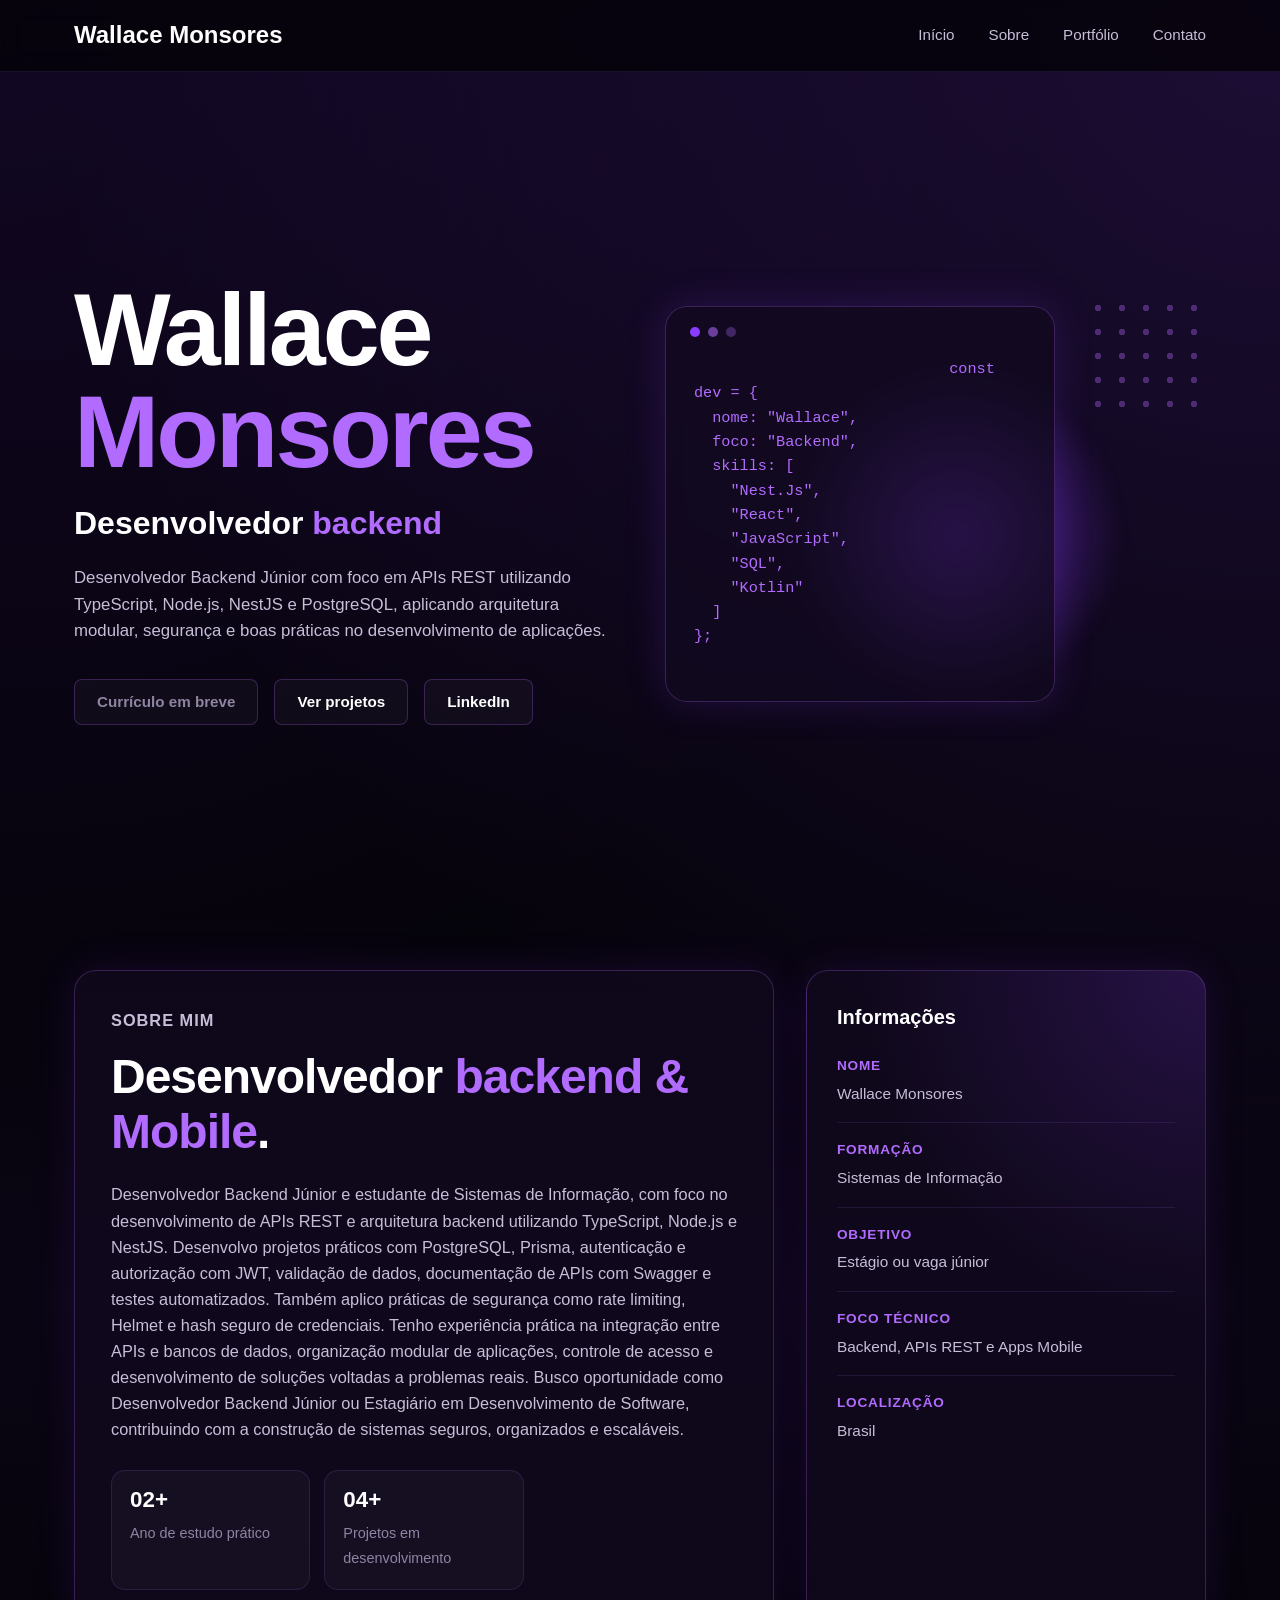
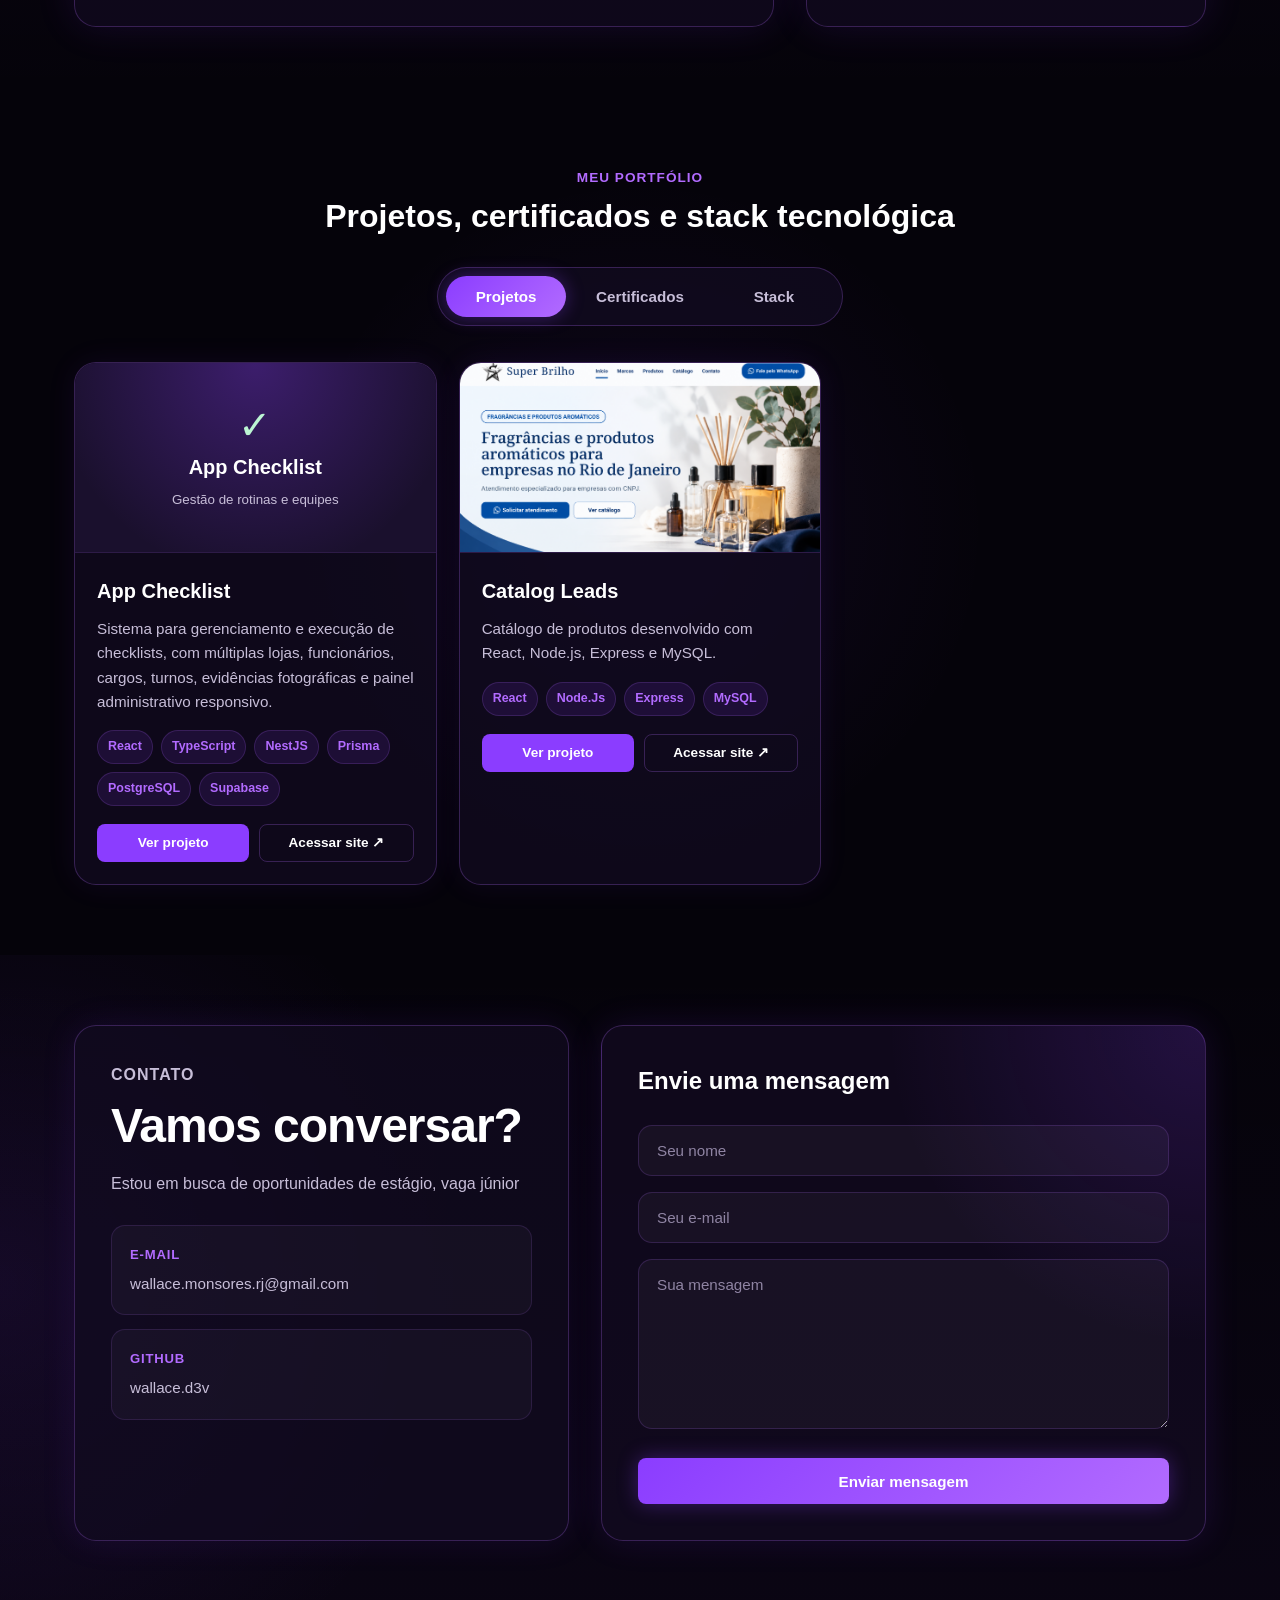
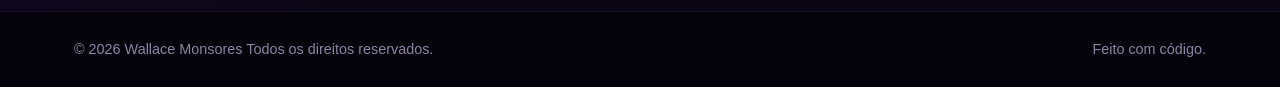
==== commit d45ae144: "Cria páginas dos projetos e corrige navegação do portfólio" ====
--- a/index.html
+++ b/index.html
@@ -60,11 +60,9 @@
                     </p>
 
                     <div class="hero__botoes">
-                        <a href="assets/curriculo/curriculo-wallace.pdf" class="botao botao--principal" download>
-                            Baixar currículo
-                        </a>
-
-                        <a href="projetos.html" class="botao botao--secundario">
+                        <span class="botao botao--indisponivel" aria-disabled="true">Currículo em breve</span>
+
+                        <a href="#portfolio" class="botao botao--secundario">
                             Ver projetos
                         </a>
 
@@ -91,7 +89,7 @@
                          </pre>
                     </div>
 
-                    <img src="assets/img/perfil.png" alt="">
+
                 </div>
 
             </div>
@@ -187,7 +185,7 @@
                         <!--App Checklist -->
                         <article class="projeto-card">
                             <div class="projeto-card__imagem">
-                                <img src="assets/img/projetos/checklist.png" alt="Sistema de checklist ">
+                                <div class="projeto-card__ilustracao" role="img" aria-label="App Checklist: organização de rotinas"><span aria-hidden="true">✓</span><strong>App Checklist</strong><small>Gestão de rotinas e equipes</small></div>
                             </div>
 
                             <div class="projeto-card__conteudo">
@@ -207,8 +205,8 @@
                                 </div>
 
                                  <div class="projeto-card__botoes">
-                                    <a href="https://superbrilhorj.com.br/" target="_blank">Ver projeto</a>
-                                    <a href="#" target="_blank">GitHub</a>
+                                    <a href="pages/projetos/app_checklist/projeto.html">Ver projeto</a>
+                                    <a href="https://lime-cassowary-677582.hostingersite.com/" target="_blank" rel="noopener noreferrer">Acessar site ↗</a>
                                 </div>
                             </div>
                             
@@ -224,7 +222,7 @@
                                 <h3>Catalog Leads</h3>
 
                                 <p>
-                                    ....
+                                    Catálogo de produtos desenvolvido com React, Node.js, Express e MySQL.
                                 </p>
 
                                 <div class="projeto-card__tecnologias">
@@ -235,8 +233,8 @@
                                 </div>
 
                                 <div class="projeto-card__botoes">
-                                    <a href="https://superbrilhorj.com.br/" target="_blank">Ver projeto</a>
-                                    <a href="#" target="_blank">GitHub</a>
+                                    <a href="pages/projetos/catalog_leads/projeto.html">Ver projeto</a>
+                                    <a href="https://superbrilhorj.com.br/" target="_blank" rel="noopener noreferrer">Acessar site ↗</a>
                                 </div>
                             </div>
 
@@ -251,7 +249,7 @@
                     <div class="certificados-grid">
 
                         <article class="certificado-card">
-                            <img src="assets/img/certificados/certificado-1.png" alt="Certificado de programação">
+                            <div class="certificado-card__pendente">Certificado em breve</div>
 
                             <div class="certificado-card__conteudo">
                                 <h3>Curso técnico de TI - Faetec</h3>
--- a/css/base.css
+++ b/css/base.css
@@ -0,0 +1,178 @@
+/* ============================= */
+/* RESET BÁSICO */
+/* ============================= */
+
+* {
+  margin: 0;
+  padding: 0;
+  box-sizing: border-box;
+}
+
+/* ============================= */
+/* VARIÁVEIS GLOBAIS */
+/* ============================= */
+
+:root {
+  --cor-fundo: #05030a;
+  --cor-fundo-secundaria: #0b0614;
+  --cor-card: #120b20;
+  --cor-card-clara: #1a102d;
+
+  --cor-roxa: #8b3dff;
+  --cor-roxa-clara: #b26bff;
+  --cor-roxa-escura: #5c1fb8;
+
+  --cor-texto: #ffffff;
+  --cor-texto-suave: #c7bed8;
+  --cor-texto-fraca: #8f84a3;
+
+  --cor-borda: rgba(178, 107, 255, 0.25);
+  --cor-sombra: rgba(139, 61, 255, 0.35);
+
+  --fonte-principal: Arial, Helvetica, sans-serif;
+
+  --largura-container: 1180px;
+
+  --raio-pequeno: 8px;
+  --raio-medio: 14px;
+  --raio-grande: 22px;
+}
+
+/* ============================= */
+/* CONFIGURAÇÕES GERAIS */
+/* ============================= */
+
+html {
+  scroll-behavior: smooth;
+}
+
+body {
+  font-family: var(--fonte-principal);
+  background:
+    radial-gradient(circle at top right, rgba(139, 61, 255, 0.18), transparent 35%),
+    radial-gradient(circle at top left, rgba(92, 31, 184, 0.15), transparent 30%),
+    var(--cor-fundo);
+  color: var(--cor-texto);
+  line-height: 1.6;
+}
+
+/* ============================= */
+/* ELEMENTOS PADRÃO */
+/* ============================= */
+
+a {
+  color: inherit;
+  text-decoration: none;
+}
+
+img {
+  max-width: 100%;
+  display: block;
+}
+
+button,
+input,
+textarea {
+  font-family: inherit;
+}
+
+button {
+  cursor: pointer;
+  border: none;
+}
+
+/* ============================= */
+/* CONTAINER */
+/* ============================= */
+
+.container {
+  width: 100%;
+  max-width: var(--largura-container);
+  margin: 0 auto;
+  padding: 0 24px;
+}
+
+/* ============================= */
+/* TAGS E TÍTULOS */
+/* ============================= */
+
+.tag {
+  color: var(--cor-roxa-clara);
+  font-weight: 700;
+  text-transform: uppercase;
+  letter-spacing: 1px;
+  font-size: 0.85rem;
+}
+
+.secao-titulo {
+  text-align: center;
+  margin-bottom: 32px;
+}
+
+.secao-titulo h2 {
+  font-size: 2rem;
+  line-height: 1.2;
+  margin-top: 8px;
+}
+
+/* ============================= */
+/* BOTÕES */
+/* ============================= */
+
+.botao {
+  display: inline-flex;
+  align-items: center;
+  justify-content: center;
+  gap: 8px;
+
+  min-height: 46px;
+  padding: 0 22px;
+
+  border-radius: var(--raio-pequeno);
+
+  font-size: 0.95rem;
+  font-weight: 700;
+
+  transition: 0.2s ease;
+}
+
+.botao--principal {
+  color: #ffffff;
+  background: linear-gradient(135deg, var(--cor-roxa), var(--cor-roxa-clara));
+  box-shadow: 0 0 20px var(--cor-sombra);
+}
+
+.botao--principal:hover {
+  filter: brightness(1.1);
+  transform: translateY(-2px);
+}
+
+.botao--secundario {
+  color: var(--cor-texto);
+  background: rgba(255, 255, 255, 0.03);
+  border: 1px solid var(--cor-borda);
+}
+
+.botao--secundario:hover {
+  border-color: var(--cor-roxa-clara);
+  background: rgba(139, 61, 255, 0.12);
+}
+
+/* ============================= */
+/* SEÇÕES */
+/* ============================= */
+
+section {
+  padding: 70px 0;
+}
+.botao--indisponivel {
+  color: var(--cor-texto-fraca);
+  border: 1px solid var(--cor-borda);
+  background: rgba(255, 255, 255, 0.03);
+  cursor: default;
+}
+
+:where(a, button, input, textarea):focus-visible {
+  outline: 3px solid var(--cor-roxa-clara);
+  outline-offset: 4px;
+}
--- a/css/portfolio.css
+++ b/css/portfolio.css
@@ -0,0 +1,285 @@
+/* ============================= */
+/* PORTFÓLIO */
+/* ============================= */
+
+.portfolio {
+  background:
+    radial-gradient(circle at center, rgba(139, 61, 255, 0.08), transparent 45%);
+}
+
+/* ============================= */
+/* ABAS */
+/* ============================= */
+
+.portfolio__abas {
+  width: fit-content;
+  margin: 0 auto 36px;
+  padding: 8px;
+
+  display: flex;
+  gap: 8px;
+
+  background: rgba(18, 11, 32, 0.75);
+  border: 1px solid var(--cor-borda);
+  border-radius: 999px;
+}
+
+.aba {
+  min-width: 120px;
+  padding: 12px 22px;
+
+  color: var(--cor-texto-suave);
+  background: transparent;
+  border-radius: 999px;
+
+  font-size: 0.95rem;
+  font-weight: 700;
+
+  transition: 0.2s ease;
+}
+
+.aba:hover {
+  color: var(--cor-texto);
+  background: rgba(139, 61, 255, 0.12);
+}
+
+.aba.ativa {
+  color: #ffffff;
+  background: linear-gradient(135deg, var(--cor-roxa), var(--cor-roxa-clara));
+  box-shadow: 0 0 18px rgba(139, 61, 255, 0.35);
+}
+
+/* ============================= */
+/* CONTEÚDO DAS ABAS */
+/* ============================= */
+
+.portfolio__conteudo {
+  display: none;
+}
+
+.portfolio__conteudo.ativo {
+  display: block;
+}
+
+/* ============================= */
+/* GRID DOS PROJETOS */
+/* ============================= */
+
+.projetos-grid {
+  display: grid;
+  grid-template-columns: repeat(3, 1fr);
+  gap: 22px;
+}
+
+/* ============================= */
+/* CARD DE PROJETO */
+/* ============================= */
+
+.projeto-card {
+  overflow: hidden;
+
+  background: rgba(18, 11, 32, 0.75);
+  border: 1px solid var(--cor-borda);
+  border-radius: var(--raio-grande);
+
+  box-shadow: 0 0 30px rgba(139, 61, 255, 0.08);
+}
+
+.projeto-card__imagem {
+  height: 190px;
+  overflow: hidden;
+
+  background: var(--cor-card-clara);
+  border-bottom: 1px solid rgba(178, 107, 255, 0.12);
+}
+
+.projeto-card__imagem img {
+  width: 100%;
+  height: 100%;
+  object-fit: cover;
+}
+
+.projeto-card__conteudo {
+  padding: 22px;
+}
+
+.projeto-card__conteudo h3 {
+  margin-bottom: 10px;
+
+  color: var(--cor-texto);
+  font-size: 1.25rem;
+}
+
+.projeto-card__conteudo p {
+  color: var(--cor-texto-suave);
+  font-size: 0.95rem;
+  margin-bottom: 16px;
+}
+
+/* ============================= */
+/* TECNOLOGIAS DO CARD */
+/* ============================= */
+
+.projeto-card__tecnologias {
+  display: flex;
+  flex-wrap: wrap;
+  gap: 8px;
+
+  margin-bottom: 18px;
+}
+
+.projeto-card__tecnologias span {
+  padding: 6px 10px;
+
+  color: var(--cor-roxa-clara);
+  background: rgba(139, 61, 255, 0.12);
+  border: 1px solid rgba(178, 107, 255, 0.18);
+  border-radius: 999px;
+
+  font-size: 0.78rem;
+  font-weight: 700;
+}
+
+/* ============================= */
+/* BOTÕES DO CARD */
+/* ============================= */
+
+.projeto-card__botoes {
+  display: flex;
+  gap: 10px;
+}
+
+.projeto-card__botoes a {
+  flex: 1;
+  min-height: 38px;
+
+  display: inline-flex;
+  align-items: center;
+  justify-content: center;
+
+  border-radius: var(--raio-pequeno);
+
+  font-size: 0.85rem;
+  font-weight: 700;
+}
+
+.projeto-card__botoes a:first-child {
+  color: #ffffff;
+  background: var(--cor-roxa);
+}
+
+.projeto-card__botoes a:last-child {
+  color: var(--cor-texto);
+  border: 1px solid var(--cor-borda);
+}
+
+/* ============================= */
+/* CERTIFICADOS */
+/* ============================= */
+
+.certificados-grid {
+  display: grid;
+  grid-template-columns: repeat(3, 1fr);
+  gap: 22px;
+}
+
+.certificado-card {
+  overflow: hidden;
+
+  background: rgba(18, 11, 32, 0.75);
+  border: 1px solid var(--cor-borda);
+  border-radius: var(--raio-grande);
+}
+
+.certificado-card img {
+  width: 100%;
+  height: 210px;
+  object-fit: cover;
+
+  border-bottom: 1px solid rgba(178, 107, 255, 0.12);
+}
+
+.certificado-card__conteudo {
+  padding: 18px;
+}
+
+.certificado-card__conteudo h3 {
+  font-size: 1.05rem;
+  margin-bottom: 6px;
+}
+
+.certificado-card__conteudo p {
+  color: var(--cor-texto-suave);
+  font-size: 0.9rem;
+}
+
+/* ============================= */
+/* STACK */
+/* ============================= */
+
+.stack-blocos {
+  display: grid;
+  grid-template-columns: repeat(3, 1fr);
+  gap: 22px;
+}
+
+.stack-bloco {
+  padding: 24px;
+
+  background: rgba(18, 11, 32, 0.75);
+  border: 1px solid var(--cor-borda);
+  border-radius: var(--raio-grande);
+
+  box-shadow: 0 0 30px rgba(139, 61, 255, 0.08);
+}
+
+.stack-bloco h3 {
+  margin-bottom: 18px;
+  font-size: 1.2rem;
+}
+
+.stack-itens {
+  display: grid;
+  grid-template-columns: repeat(3, 1fr);
+  gap: 14px;
+}
+
+.stack-item {
+  min-height: 96px;
+  aspect-ratio: 1;
+  padding: 0;
+
+  display: flex;
+  align-items: center;
+  justify-content: center;
+
+  background: rgba(255, 255, 255, 0.03);
+  border: 1px solid rgba(178, 107, 255, 0.12);
+  border-radius: var(--raio-medio);
+}
+
+.stack-item img {
+  width: 100%;
+  height: 100%;
+  object-fit: contain;
+  display: block;
+}
+
+.stack-item span {
+  display: none;
+}
+
+/* Apresentação sem depender de uma captura ainda não disponível. */
+.projeto-card__ilustracao {
+  height: 100%;
+  display: flex;
+  flex-direction: column;
+  align-items: center;
+  justify-content: center;
+  gap: 6px;
+  background: radial-gradient(ellipse at top, rgba(139, 61, 255, .3), transparent 80%);
+}
+.projeto-card__ilustracao > span { color: #bcf5d3; font-size: 2.5rem; line-height: 1; }
+.projeto-card__ilustracao strong { font-size: 1.25rem; }
+.projeto-card__ilustracao small, .certificado-card__pendente { color: var(--cor-texto-suave); }
+.certificado-card__pendente { min-height: 160px; display: grid; place-items: center; background: var(--cor-card-clara); }
